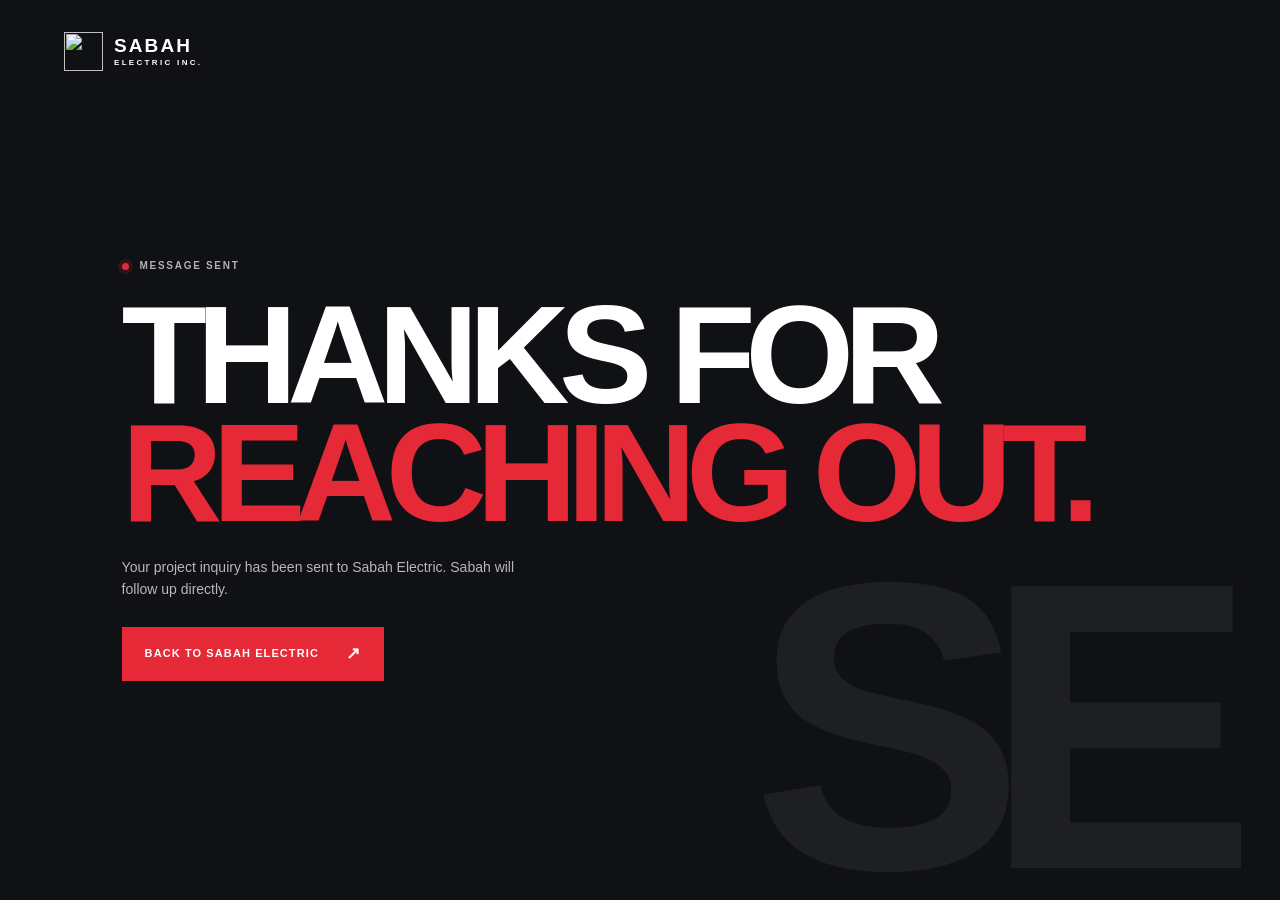
==== thanks.html @ 8726c88f "Build Sabah Electric website" ====
<!doctype html>
<html lang="en-CA">
  <head>
    <meta charset="utf-8">
    <meta name="viewport" content="width=device-width, initial-scale=1">
    <meta name="theme-color" content="#101114">
    <title>Inquiry received | Sabah Electric Inc.</title>
    <link rel="icon" type="image/svg+xml" href="assets/favicon.svg">
    <link rel="stylesheet" href="styles.css">
  </head>
  <body class="thanks-page">
    <main class="thanks-main section-dark">
      <a class="brand" href="index.html" aria-label="Sabah Electric Inc., home"><img class="brand-mark" src="assets/bolt-mark.svg" alt="" width="42" height="42"><span class="brand-name"><strong>SABAH</strong><span>ELECTRIC INC.</span></span></a>
      <div class="thanks-content"><p class="eyebrow eyebrow--light"><span class="eyebrow-dot"></span> Message sent</p><h1>Thanks for<br><span>reaching out.</span></h1><p>Your project inquiry has been sent to Sabah Electric. Sabah will follow up directly.</p><a class="button button--red" href="index.html">Back to Sabah Electric <span class="button-arrow" aria-hidden="true">↗</span></a></div>
      <span class="thanks-number" aria-hidden="true">SE</span>
    </main>
  </body>
</html>
---- styles.css ----
:root {
  color-scheme: light;
  --ink: #101114;
  --ink-soft: #191a1e;
  --paper: #f2f0eb;
  --red: #e62936;
  --white: #fff;
  --muted: #b2b1b0;
  --line-dark: rgba(255,255,255,.16);
  --line-light: rgba(16,17,20,.17);
  --shell: min(1240px, calc(100% - 9vw));
  --font: Inter, "Helvetica Neue", Helvetica, Arial, sans-serif;
  --display: "Arial Narrow", "Helvetica Neue", Arial, sans-serif;
  --ease: cubic-bezier(.22,.75,.2,1);
}
* { box-sizing: border-box; }
html { scroll-behavior: smooth; scroll-padding-top: 88px; }
body { margin: 0; background: var(--paper); color: var(--ink); font-family: var(--font); font-size: 16px; line-height: 1.55; text-rendering: optimizeLegibility; -webkit-font-smoothing: antialiased; }
img { display: block; max-width: 100%; }
a { color: inherit; text-decoration: none; }
button, input, select, textarea { font: inherit; }
button, a { -webkit-tap-highlight-color: transparent; }
::selection { color: var(--white); background: var(--red); }
.shell { width: var(--shell); margin-inline: auto; }
.section-dark { color: var(--white); background: var(--ink); }
.section-paper { color: var(--ink); background: var(--paper); }
.section-red { color: var(--white); background: var(--red); }
.skip-link { position: fixed; z-index: 1000; top: 12px; left: 12px; padding: 12px 16px; color: var(--white); background: var(--red); transform: translateY(-160%); transition: transform .2s ease; }
.skip-link:focus { transform: translateY(0); }
.scroll-progress { position: fixed; z-index: 1001; top: 0; left: 0; width: 100%; height: 3px; background: transparent; }
.scroll-progress span { display: block; width: 0; height: 100%; background: var(--red); transform-origin: left center; }

.site-header { position: absolute; z-index: 30; top: 0; left: 0; right: 0; display: flex; align-items: center; justify-content: space-between; height: 88px; padding: 0 4.5vw; border-bottom: 1px solid rgba(255,255,255,.15); color: var(--white); transition: background .3s ease, height .3s ease, border-color .3s ease; }
.site-header.is-scrolled { position: fixed; height: 72px; background: rgba(16,17,20,.92); border-color: rgba(255,255,255,.08); backdrop-filter: blur(18px); }
.brand { display: inline-flex; align-items: center; gap: 11px; flex: 0 0 auto; }
.brand-mark { width: 39px; height: 39px; }
.brand-name { display: grid; line-height: .92; letter-spacing: .05em; }
.brand-name strong { font-family: var(--display); font-size: 19px; font-weight: 900; letter-spacing: .11em; }
.brand-name span { margin-top: 5px; font-size: 8px; font-weight: 700; letter-spacing: .29em; }
.site-nav { display: flex; align-items: center; gap: clamp(22px,3vw,46px); margin-left: auto; margin-right: 4vw; }
.site-nav a, .footer-links a { font-size: 10px; font-weight: 700; letter-spacing: .14em; text-transform: uppercase; transition: color .2s ease; }
.site-nav a:hover, .footer-links a:hover { color: var(--red); }
.header-phone { display: flex; align-items: center; gap: 11px; font-size: 12px; font-weight: 800; letter-spacing: .02em; }
.header-phone__label { color: rgba(255,255,255,.55); font-size: 9px; font-weight: 700; letter-spacing: .14em; text-transform: uppercase; }
.header-phone svg { width: 17px; height: 17px; fill: none; stroke: var(--red); stroke-width: 1.7; transition: transform .2s ease; }
.header-phone:hover svg { transform: translate(3px,-3px); }
.menu-toggle { display: none; }

.hero { position: relative; display: flex; align-items: center; min-height: max(720px,100svh); overflow: hidden; isolation: isolate; padding: 138px 0 82px; }
.hero-image, .hero-shade, .hero-grid { position: absolute; z-index: -1; inset: 0; }
.hero-image img { width: 100%; height: 100%; object-fit: cover; object-position: center 46%; transform: scale(1.04); }
.hero-shade { background: linear-gradient(90deg,rgba(13,14,17,.97) 0%,rgba(13,14,17,.86) 35%,rgba(13,14,17,.36) 67%,rgba(13,14,17,.13) 100%),linear-gradient(0deg,rgba(13,14,17,.88) 0%,transparent 26%,transparent 76%,rgba(13,14,17,.24) 100%); }
.hero-grid { opacity: .13; background-image: linear-gradient(rgba(255,255,255,.12) 1px,transparent 1px),linear-gradient(90deg,rgba(255,255,255,.12) 1px,transparent 1px); background-size: 92px 92px; mask-image: linear-gradient(90deg,black,transparent 75%); }
.hero-content { position: relative; z-index: 1; padding-top: 15px; }
.eyebrow { display: flex; align-items: center; gap: 11px; margin: 0 0 24px; color: rgba(16,17,20,.65); font-size: 10px; font-weight: 800; letter-spacing: .17em; text-transform: uppercase; }
.eyebrow--light { color: rgba(255,255,255,.68); }
.eyebrow-dot { display: inline-block; width: 7px; height: 7px; border-radius: 50%; background: var(--red); box-shadow: 0 0 0 4px rgba(230,41,54,.15); }
.eyebrow-divider { color: var(--red); }
.hero h1, .section-heading h2, .about-copy h2, .approach__intro h2, .service-area h2, .contact-copy h2 { margin: 0; font-family: var(--display); font-weight: 900; letter-spacing: -.075em; text-transform: uppercase; }
.hero h1 { max-width: 890px; color: var(--white); font-size: clamp(76px,11vw,154px); line-height: .82; }
.hero h1 span { color: var(--red); }
.hero-intro { max-width: 470px; margin: 33px 0 27px; color: rgba(255,255,255,.77); font-size: clamp(15px,1.3vw,18px); line-height: 1.6; }
.hero-actions { display: flex; align-items: center; gap: 31px; }
.button { display: inline-flex; align-items: center; justify-content: center; gap: 27px; min-height: 54px; padding: 0 22px; border: 1px solid transparent; font-size: 11px; font-weight: 800; letter-spacing: .1em; text-transform: uppercase; cursor: pointer; transition: transform .25s var(--ease),background .2s ease,color .2s ease,border-color .2s ease; }
.button:hover { transform: translateY(-3px); }
.button--red { color: var(--white); background: var(--red); }
.button--red:hover { background: #ff3444; }
.button--dark { color: var(--white); background: var(--ink); }
.button--dark:hover { background: var(--red); }
.button-arrow { font-size: 17px; line-height: 1; }
.text-link { display: inline-flex; align-items: center; gap: 11px; padding-bottom: 5px; border-bottom: 1px solid currentColor; font-size: 11px; font-weight: 800; letter-spacing: .09em; text-transform: uppercase; }
.text-link > span[aria-hidden] { color: var(--red); font-size: 16px; transition: transform .2s ease; }
.text-link:hover > span[aria-hidden] { transform: translate(3px,-3px); }
.text-link--light { color: rgba(255,255,255,.85); border-color: rgba(255,255,255,.38); }
.text-link--dark { color: var(--ink); border-color: rgba(16,17,20,.4); }
.phone-glyph { display: inline-grid; place-items: center; width: 24px; height: 24px; border: 1px solid rgba(255,255,255,.35); border-radius: 50%; color: var(--red); }
.hero-bottom { display: flex; align-items: flex-end; justify-content: space-between; max-width: 620px; margin-top: clamp(74px,12vh,124px); }
.hero-bottom__note { color: rgba(255,255,255,.56); font-size: 10px; font-weight: 700; line-height: 1.5; letter-spacing: .1em; text-transform: uppercase; }
.scroll-cue { display: flex; align-items: center; gap: 12px; color: rgba(255,255,255,.62); font-size: 9px; font-weight: 700; letter-spacing: .16em; text-transform: uppercase; }
.scroll-cue__line { position: relative; width: 54px; height: 1px; background: rgba(255,255,255,.38); overflow: hidden; }
.scroll-cue__line::after { position: absolute; content: ""; inset: 0; background: var(--red); transform: translateX(-100%); animation: line-travel 2s ease-in-out infinite; }
@keyframes line-travel { 50%,100% { transform: translateX(100%); } }
.hero-stamp { position: absolute; right: 9vw; bottom: 13%; z-index: 2; display: grid; grid-template-columns: auto auto; align-items: center; column-gap: 9px; width: 150px; height: 150px; padding: 25px 18px; border-radius: 50%; color: var(--white); background: rgba(16,17,20,.58); backdrop-filter: blur(8px); }
.hero-stamp__number { font-family: var(--display); font-size: 48px; font-weight: 900; line-height: .85; letter-spacing: -.08em; }
.hero-stamp__number span { color: var(--red); }
.hero-stamp__label { align-self: center; color: rgba(255,255,255,.7); font-size: 8px; font-weight: 800; line-height: 1.35; letter-spacing: .13em; text-transform: uppercase; }
.hero-stamp svg { position: absolute; inset: 0; width: 100%; height: 100%; fill: none; stroke: rgba(255,255,255,.21); stroke-width: .7; }
.hero-stamp svg circle:nth-child(2) { stroke: rgba(230,41,54,.82); stroke-dasharray: 8 8; }
.hero-corner { position: absolute; right: 3vw; top: 117px; opacity: .87; }
.hero-corner svg { width: clamp(28px,3.5vw,49px); height: auto; fill: var(--red); }

.proof-band { color: var(--white); background: var(--red); }
.proof-band__inner { display: grid; grid-template-columns: 1.15fr repeat(3,1fr); align-items: center; min-height: 154px; gap: 25px; }
.proof-lead { margin: 0; font-family: var(--display); font-size: clamp(22px,2.25vw,30px); font-weight: 900; line-height: .97; letter-spacing: -.035em; text-transform: uppercase; }
.proof-item { position: relative; display: grid; grid-template-columns: 28px 1fr; column-gap: 10px; align-items: baseline; min-height: 47px; padding-left: 22px; border-left: 1px solid rgba(255,255,255,.39); }
.proof-item__index { grid-row: span 2; color: rgba(255,255,255,.67); font-size: 9px; font-weight: 800; letter-spacing: .08em; }
.proof-item__main { font-family: var(--display); font-size: 18px; font-weight: 900; line-height: 1.1; text-transform: uppercase; }
.proof-item__detail { color: rgba(255,255,255,.77); font-size: 10px; }

.sectors { padding: 144px 0 128px; }
.section-heading { margin-bottom: 56px; }
.section-heading__row { display: flex; align-items: flex-end; justify-content: space-between; gap: 8%; }
.section-heading h2, .approach__intro h2, .service-area h2 { font-size: clamp(56px,8vw,108px); line-height: .87; }
.section-heading h2 span, .approach__intro h2 span, .service-area h2 span { color: var(--red); }
.section-heading__aside { max-width: 315px; margin: 0 2vw 7px 0; color: rgba(16,17,20,.68); font-size: 14px; line-height: 1.7; }
.sector-grid { display: grid; grid-template-columns: repeat(3,1fr); gap: 18px; }
.sector-card { min-width: 0; background: var(--white); }
.sector-card__image { position: relative; display: block; height: clamp(240px,28vw,378px); overflow: hidden; background: #343539; }
.sector-card__image::after { position: absolute; content: ""; inset: 0; background: linear-gradient(180deg,rgba(0,0,0,.18),transparent 36%,rgba(0,0,0,.14)); }
.sector-card__image img { width: 100%; height: 100%; object-fit: cover; transition: transform .8s var(--ease),filter .35s ease; }
.sector-card__image:hover img { transform: scale(1.06); filter: saturate(1.08); }
.sector-card--industrial .sector-card__image img { object-position: 49% 50%; }
.sector-card--commercial .sector-card__image img { object-position: 60% 50%; }
.sector-card--residential .sector-card__image img { object-position: 66% 50%; }
.sector-card__image-tag { position: absolute; z-index: 2; top: 17px; left: 18px; color: var(--white); font-size: 10px; font-weight: 800; letter-spacing: .11em; }
.sector-card__image-tag span { color: rgba(255,255,255,.63); }
.sector-card__image-arrow { position: absolute; z-index: 2; right: 15px; bottom: 15px; display: grid; place-items: center; width: 38px; height: 38px; border-radius: 50%; color: var(--ink); background: var(--white); font-size: 18px; transition: color .2s ease,background .2s ease,transform .2s ease; }
.sector-card__image:hover .sector-card__image-arrow { color: var(--white); background: var(--red); transform: rotate(45deg); }
.sector-card__body { min-height: 277px; padding: 26px 25px 28px; }
.sector-card__category { display: flex; align-items: center; gap: 8px; margin: 0 0 18px; color: var(--red); font-size: 9px; font-weight: 900; letter-spacing: .17em; text-transform: uppercase; }
.sector-card__category::before { content: ""; width: 17px; height: 2px; background: var(--red); }
.sector-card h3 { margin: 0 0 15px; font-family: var(--display); font-size: clamp(27px,3vw,38px); font-weight: 900; line-height: .96; letter-spacing: -.035em; text-transform: uppercase; }
.sector-card__body > p:not(.sector-card__category) { max-width: 320px; min-height: 60px; margin: 0 0 20px; color: rgba(16,17,20,.65); font-size: 12px; line-height: 1.6; }
.sector-card__link { display: inline-flex; align-items: center; gap: 9px; border-bottom: 1px solid var(--line-light); padding-bottom: 5px; font-size: 9px; font-weight: 800; letter-spacing: .1em; text-transform: uppercase; }
.sector-card__link span { color: var(--red); font-size: 15px; }
.image-note { margin: 19px 0 0; color: rgba(16,17,20,.48); font-size: 10px; letter-spacing: .03em; }

.quote-break { position: relative; overflow: hidden; }
.quote-break__inner { position: relative; z-index: 1; padding-top: 104px; padding-bottom: 72px; }
.quote-break .eyebrow { margin-bottom: 39px; }
.quote-break__statement { max-width: 1060px; margin: 0; font-family: var(--display); font-size: clamp(43px,7.4vw,98px); font-weight: 900; line-height: .95; letter-spacing: -.06em; text-transform: uppercase; }
.quote-break__footer { display: flex; align-items: center; justify-content: space-between; gap: 24px; margin-top: 53px; padding-top: 17px; border-top: 1px solid rgba(255,255,255,.39); color: rgba(255,255,255,.77); font-size: 11px; }
.quote-break__mark { font-family: var(--display); font-size: 21px; font-weight: 900; color: var(--white); }
.quote-break__mark span { margin-left: 6px; color: var(--ink); }
.quote-break__bolt { position: absolute; right: 7%; top: -31%; width: min(28vw,345px); height: 130%; opacity: .11; transform: rotate(6deg); }
.quote-break__bolt svg { width: 100%; height: 100%; fill: #9c0917; }

.about { position: relative; overflow: hidden; padding: 139px 0 144px; }
.about__texture { position: absolute; inset: 0; opacity: .08; background-image: linear-gradient(rgba(255,255,255,.12) 1px,transparent 1px),linear-gradient(90deg,rgba(255,255,255,.12) 1px,transparent 1px); background-size: 100px 100px; mask-image: linear-gradient(90deg,black,transparent 83%); }
.about__grid { position: relative; display: grid; grid-template-columns: .85fr 1.15fr; gap: 12%; align-items: center; }
.identity-card { max-width: 430px; padding: 19px; color: var(--white); background: #1c1d21; border: 1px solid rgba(255,255,255,.16); box-shadow: 18px 18px 0 rgba(230,41,54,.15); }
.identity-card__top, .identity-card__bottom { display: flex; align-items: center; justify-content: space-between; }
.identity-card__top { padding: 1px 1px 15px; border-bottom: 1px solid rgba(255,255,255,.15); }
.identity-card__label { color: rgba(255,255,255,.62); font-size: 8px; font-weight: 800; letter-spacing: .14em; text-transform: uppercase; }
.identity-card__top img { width: 28px; height: 28px; }
.identity-card__portrait { position: relative; display: grid; place-items: center; height: 310px; margin: 15px 0; overflow: hidden; isolation: isolate; background: radial-gradient(circle at 50% 43%,#3f2024,#222126 57%,#16171a); }
.identity-card__portrait::before { position: absolute; z-index: -1; content: ""; width: 218px; height: 218px; border-radius: 50%; background: rgba(230,41,54,.2); filter: blur(4px); }
.identity-card__initials { color: rgba(255,255,255,.92); font-family: var(--display); font-size: 116px; font-weight: 900; letter-spacing: -.08em; }
.identity-card__orbit { position: absolute; width: 280px; height: 280px; border: 1px solid rgba(255,255,255,.17); border-radius: 50%; }
.identity-card__orbit--two { width: 350px; height: 350px; border-color: rgba(230,41,54,.47); }
.identity-card__portrait-mark { position: absolute; right: 18px; bottom: 10px; color: rgba(255,255,255,.13); font-family: var(--display); font-size: 50px; font-weight: 900; }
.identity-card__bottom { align-items: flex-end; padding: 0 2px 2px; }
.identity-card__bottom div { display: grid; gap: 4px; }
.identity-card__bottom strong { font-family: var(--display); font-size: 25px; font-weight: 900; letter-spacing: -.02em; text-transform: uppercase; }
.identity-card__bottom span { color: rgba(255,255,255,.6); font-size: 9px; font-weight: 700; letter-spacing: .13em; text-transform: uppercase; }
.identity-card__bottom > a { display: grid; place-items: center; width: 31px; height: 31px; border: 1px solid rgba(255,255,255,.34); border-radius: 50%; font-size: 15px; transition: background .2s ease; }
.identity-card__bottom > a:hover { background: var(--red); }
.identity-note { max-width: 430px; margin: 26px 0 0; color: rgba(255,255,255,.42); font-size: 9px; line-height: 1.5; }
.about-copy .eyebrow { margin-bottom: 24px; }
.about-copy h2 { font-size: clamp(58px,7.6vw,103px); line-height: .84; }
.about-copy h2 span { color: var(--red); }
.about-copy__lead { max-width: 500px; margin: 35px 0 17px; color: var(--white); font-size: 17px; font-weight: 600; line-height: 1.55; }
.about-copy > p:not(.eyebrow):not(.about-copy__lead) { max-width: 500px; margin: 0 0 26px; color: rgba(255,255,255,.63); font-size: 13px; line-height: 1.75; }

.approach { padding: 139px 0 129px; }
.approach__grid { display: grid; grid-template-columns: .82fr 1.18fr; gap: 11%; }
.approach__intro .eyebrow { margin-bottom: 25px; }
.approach__intro h2 { font-size: clamp(52px,6.3vw,82px); }
.approach__intro > p:not(.eyebrow) { max-width: 360px; margin: 27px 0 25px; color: rgba(16,17,20,.66); font-size: 13px; line-height: 1.7; }
.approach__intro .button { margin-top: 5px; }
.approach-steps { border-top: 1px solid var(--line-light); }
.approach-step { display: grid; grid-template-columns: 45px 1fr 34px; gap: 18px; align-items: start; padding: 28px 0; border-bottom: 1px solid var(--line-light); }
.approach-step__num { padding-top: 5px; color: var(--red); font-size: 10px; font-weight: 900; letter-spacing: .08em; }
.approach-step h3 { margin: 0 0 8px; font-family: var(--display); font-size: clamp(22px,2.4vw,29px); font-weight: 900; letter-spacing: -.02em; text-transform: uppercase; }
.approach-step p { max-width: 430px; margin: 0; color: rgba(16,17,20,.61); font-size: 12px; line-height: 1.65; }
.approach-step__icon { display: grid; place-items: center; width: 32px; height: 32px; border: 1px solid rgba(16,17,20,.2); border-radius: 50%; color: var(--red); font-size: 18px; transition: color .2s ease,background .2s ease; }
.approach-step:hover .approach-step__icon { color: var(--white); background: var(--red); }

.service-area { padding: 31px 0 121px; }
.service-area__inner { position: relative; display: grid; grid-template-columns: 1fr .62fr; column-gap: 9%; align-items: end; padding: 58px 0 30px; border-top: 1px solid var(--line-light); }
.service-area__heading .eyebrow { margin-bottom: 22px; }
.service-area h2 { font-size: clamp(44px,5.7vw,76px); }
.service-area__copy { padding-bottom: 5px; }
.service-area__copy p { margin: 0 0 22px; color: rgba(16,17,20,.66); font-size: 13px; line-height: 1.7; }
.service-area__line { grid-column: 1 / -1; height: 1px; margin-top: 56px; background: rgba(16,17,20,.21); }
.service-area__line span { display: block; width: 38%; height: 2px; background: var(--red); }
.service-area__caption { grid-column: 1 / -1; margin: 15px 0 0; color: rgba(16,17,20,.48); font-size: 9px; font-weight: 900; letter-spacing: .19em; }
.service-area__caption span { padding: 0 5px; color: var(--red); }

.contact { position: relative; overflow: hidden; padding: 134px 0 131px; }
.contact__glow { position: absolute; right: -13%; top: -28%; width: min(60vw,800px); aspect-ratio: 1; border-radius: 50%; background: radial-gradient(circle,rgba(230,41,54,.17),rgba(230,41,54,0) 68%); }
.contact__grid { position: relative; display: grid; grid-template-columns: .87fr 1.13fr; gap: 12%; }
.contact-copy .eyebrow { margin-bottom: 24px; }
.contact-copy h2 { font-size: clamp(60px,8vw,107px); line-height: .84; }
.contact-copy h2 span { color: var(--red); }
.contact-copy > p:not(.eyebrow) { max-width: 370px; margin: 28px 0 30px; color: rgba(255,255,255,.65); font-size: 13px; line-height: 1.7; }
.contact-phone { display: inline-flex; align-items: center; gap: 13px; margin-bottom: 19px; }
.contact-phone__icon { display: grid; place-items: center; width: 39px; height: 39px; border: 1px solid rgba(255,255,255,.3); border-radius: 50%; color: var(--red); font-size: 17px; }
.contact-phone > span:last-child { display: grid; gap: 1px; }
.contact-phone small { color: rgba(255,255,255,.56); font-size: 8px; font-weight: 800; letter-spacing: .15em; text-transform: uppercase; }
.contact-phone strong { font-size: 17px; letter-spacing: .04em; }
.contact-email { display: flex; align-items: center; gap: 10px; width: fit-content; color: rgba(255,255,255,.72); font-size: 11px; }
.contact-email span { color: var(--red); font-size: 15px; }
.contact-form { padding: 33px 33px 30px; border: 1px solid rgba(255,255,255,.18); background: rgba(255,255,255,.035); }
.form-heading { margin-bottom: 24px; padding-bottom: 18px; border-bottom: 1px solid var(--line-dark); }
.form-heading__step { display: flex; justify-content: space-between; color: rgba(255,255,255,.52); font-size: 8px; font-weight: 800; letter-spacing: .16em; text-transform: uppercase; }
.form-heading__step span { color: var(--red); }
.form-heading p { margin: 12px 0 0; font-family: var(--display); font-size: 23px; font-weight: 800; letter-spacing: -.01em; text-transform: uppercase; }
.form-row { display: grid; grid-template-columns: 1fr 1fr; gap: 15px; }
.field { display: grid; gap: 7px; margin-bottom: 16px; }
.field > span { color: rgba(255,255,255,.72); font-size: 9px; font-weight: 800; letter-spacing: .12em; text-transform: uppercase; }
.field b { color: var(--red); }
.field small { color: rgba(255,255,255,.37); font-size: 8px; font-weight: 500; letter-spacing: .05em; text-transform: none; }
.field input, .field select, .field textarea { width: 100%; min-height: 45px; padding: 11px 12px; border: 1px solid rgba(255,255,255,.22); border-radius: 0; outline: 0; color: var(--white); background: #17181c; font-size: 12px; transition: border-color .2s ease,box-shadow .2s ease; }
.field input::placeholder, .field textarea::placeholder { color: rgba(255,255,255,.35); }
.field select:invalid { color: rgba(255,255,255,.39); }
.field select option { color: var(--white); background: var(--ink); }
.field input:focus, .field select:focus, .field textarea:focus { border-color: var(--red); box-shadow: 0 0 0 2px rgba(230,41,54,.17); }
.field textarea { min-height: 108px; resize: vertical; }
.field--message { margin-bottom: 10px; }
.form-privacy { margin: 0 0 19px; color: rgba(255,255,255,.43); font-size: 9px; line-height: 1.55; }
.form-submit { width: 100%; justify-content: space-between; min-height: 52px; border: 0; }
.form-submit:disabled { opacity: .8; cursor: wait; }
.form-honey { position: absolute !important; left: -10000px !important; width: 1px !important; height: 1px !important; opacity: 0 !important; }

.closing { padding: 25px 0; }
.closing__inner { display: flex; align-items: center; justify-content: space-between; gap: 20px; }
.closing__inner img { width: 42px; height: 42px; }
.closing__inner p { margin: 0; font-family: var(--display); font-size: 22px; font-weight: 900; letter-spacing: -.02em; text-transform: uppercase; }
.closing__inner > a { display: flex; align-items: center; gap: 12px; font-size: 10px; font-weight: 900; letter-spacing: .11em; text-transform: uppercase; }
.closing__inner > a span { color: var(--ink); font-size: 16px; }
.site-footer { padding: 58px 0 22px; }
.footer-main { display: grid; grid-template-columns: 1fr 1fr 1fr; align-items: start; gap: 30px; padding-bottom: 48px; }
.brand--footer { width: fit-content; }
.footer-statement { margin: 0; color: rgba(255,255,255,.64); font-family: var(--display); font-size: 23px; font-weight: 800; line-height: 1.05; letter-spacing: -.02em; text-transform: uppercase; }
.footer-links { display: grid; grid-template-columns: 1fr 1fr; gap: 15px 25px; justify-content: end; }
.footer-links a { color: rgba(255,255,255,.72); font-size: 8px; }
.footer-bottom { display: flex; align-items: center; justify-content: space-between; gap: 18px; padding-top: 17px; border-top: 1px solid rgba(255,255,255,.15); color: rgba(255,255,255,.43); font-size: 9px; }
.footer-bottom a { color: rgba(255,255,255,.74); }
.footer-bottom a:hover { color: var(--red); }
.mobile-call { display: none; }

html.has-js [data-reveal] { opacity: 0; transform: translateY(28px); transition: opacity .8s var(--ease),transform .8s var(--ease); }
html.has-js [data-reveal].is-visible { opacity: 1; transform: translateY(0); }
.sector-card:nth-child(2) { transition-delay: .08s; }
.sector-card:nth-child(3) { transition-delay: .16s; }

.thanks-page { min-height: 100vh; background: var(--ink); }
.thanks-main { position: relative; display: flex; flex-direction: column; min-height: 100vh; padding: 32px 5vw; overflow: hidden; isolation: isolate; }
.thanks-main::before { position: absolute; z-index: -1; content: ""; inset: 0 0 0 auto; width: 50%; opacity: .15; background: linear-gradient(90deg,var(--ink),transparent),url("assets/hero-industrial.webp") center/cover; }
.thanks-content { width: var(--shell); margin: auto; }
.thanks-content .eyebrow { margin-bottom: 22px; }
.thanks-content h1 { margin: 0; font-family: var(--display); font-size: clamp(66px,11vw,140px); font-weight: 900; line-height: .84; letter-spacing: -.075em; text-transform: uppercase; }
.thanks-content h1 span { color: var(--red); }
.thanks-content > p:not(.eyebrow) { max-width: 430px; margin: 26px 0; color: rgba(255,255,255,.7); font-size: 14px; }
.thanks-number { position: absolute; right: 5vw; bottom: 1vh; color: rgba(255,255,255,.06); font-family: var(--display); font-size: clamp(170px,32vw,420px); font-weight: 900; line-height: .8; letter-spacing: -.1em; z-index: -1; }

@media (min-width:1600px) { :root { --shell: min(1360px,calc(100% - 12vw)); } .hero h1 { font-size: 164px; } }
@media (max-width:980px) {
  :root { --shell: min(100% - 8vw,820px); }
  .site-header { padding-inline: 4vw; }
  .site-nav { gap: 20px; margin-right: 3vw; }
  .header-phone__label { display: none; }
  .header-phone__number { font-size: 11px; }
  .hero { min-height: 760px; }
  .hero h1 { font-size: clamp(78px,13vw,126px); }
  .hero-stamp { right: 7vw; bottom: 9%; width: 125px; height: 125px; padding: 20px 13px; }
  .hero-stamp__number { font-size: 39px; }
  .hero-stamp__label { font-size: 7px; }
  .proof-band__inner { grid-template-columns: 1fr 1fr; padding-block: 28px; row-gap: 24px; }
  .proof-lead { grid-column: span 2; }
  .proof-item:nth-child(2) { border-left: 0; padding-left: 0; }
  .sectors { padding-block: 110px; }
  .sector-grid { gap: 12px; }
  .sector-card__body { padding: 22px 18px; }
  .sector-card__body > p:not(.sector-card__category) { min-height: 88px; }
  .about__grid { gap: 8%; }
  .identity-card__portrait { height: 280px; }
  .contact__grid { gap: 7%; }
}

@media (max-width:700px) {
  :root { --shell: calc(100% - 40px); }
  html { scroll-padding-top: 72px; }
  body { font-size: 15px; }
  .site-header, .site-header.is-scrolled { position: fixed; height: 68px; padding-inline: 20px; background: rgba(16,17,20,.94); backdrop-filter: blur(18px); }
  .brand-mark { width: 35px; height: 35px; }
  .brand-name strong { font-size: 17px; }
  .brand-name span { font-size: 7px; }
  .header-phone { display: none; }
  .menu-toggle { display: flex; flex-direction: column; justify-content: center; gap: 6px; width: 42px; height: 42px; border: 1px solid rgba(255,255,255,.3); background: transparent; cursor: pointer; }
  .menu-toggle span { display: block; width: 16px; height: 1px; margin-inline: auto; background: var(--white); transition: transform .2s ease; }
  .menu-toggle[aria-expanded="true"] span:first-child { transform: translateY(3.5px) rotate(45deg); }
  .menu-toggle[aria-expanded="true"] span:last-child { transform: translateY(-3.5px) rotate(-45deg); }
  .site-nav { position: absolute; top: 68px; left: 0; right: 0; display: flex; flex-direction: column; align-items: stretch; gap: 0; margin: 0; padding: 6px 20px 20px; background: rgba(16,17,20,.97); border-bottom: 1px solid rgba(255,255,255,.12); opacity: 0; pointer-events: none; transform: translateY(-8px); transition: opacity .2s ease,transform .2s ease; }
  .site-nav.is-open { opacity: 1; pointer-events: auto; transform: translateY(0); }
  .site-nav a { padding: 15px 0; border-bottom: 1px solid rgba(255,255,255,.1); font-size: 10px; }
  .hero { min-height: max(770px,100svh); align-items: flex-start; padding: 138px 0 48px; }
  .hero-image img { object-position: 64% center; }
  .hero-shade { background: linear-gradient(90deg,rgba(13,14,17,.92),rgba(13,14,17,.54) 67%,rgba(13,14,17,.35)),linear-gradient(0deg,rgba(13,14,17,.88) 1%,transparent 45%); }
  .hero-grid { background-size: 64px 64px; }
  .hero-content { padding-top: 0; }
  .hero .eyebrow { max-width: 300px; flex-wrap: wrap; gap: 8px; margin-bottom: 26px; font-size: 8px; line-height: 1.5; }
  .hero h1 { font-size: clamp(66px,17vw,104px); line-height: .84; letter-spacing: -.08em; }
  .hero-intro { max-width: 360px; margin: 26px 0 23px; font-size: 14px; }
  .hero-actions { align-items: flex-start; flex-direction: column; gap: 17px; }
  .button { min-height: 51px; }
  .hero-bottom { align-items: flex-end; margin-top: 77px; }
  .hero-bottom__note { font-size: 8px; }
  .scroll-cue { gap: 8px; font-size: 7px; }
  .scroll-cue__line { width: 28px; }
  .hero-stamp { right: 20px; bottom: 21%; width: 94px; height: 94px; padding: 16px 9px; }
  .hero-stamp__number { font-size: 31px; }
  .hero-stamp__label { font-size: 6px; }
  .hero-corner { display: none; }
  .proof-band__inner { grid-template-columns: 1fr 1fr; gap: 20px 12px; min-height: auto; padding-block: 27px; }
  .proof-lead { margin-bottom: 5px; font-size: 24px; }
  .proof-item { grid-template-columns: 23px 1fr; column-gap: 7px; min-height: 47px; padding-left: 12px; }
  .proof-item__main { font-size: 14px; }
  .proof-item__detail { font-size: 8px; line-height: 1.35; }
  .proof-item__index { font-size: 8px; }
  .sectors { padding: 87px 0 80px; }
  .section-heading { margin-bottom: 34px; }
  .section-heading .eyebrow { margin-bottom: 20px; }
  .section-heading__row { display: block; }
  .section-heading h2, .approach__intro h2 { font-size: clamp(54px,14vw,83px); }
  .section-heading__aside { max-width: 330px; margin: 22px 0 0; font-size: 13px; }
  .sector-grid { grid-template-columns: 1fr; gap: 18px; }
  .sector-card__image { height: clamp(235px,72vw,370px); }
  .sector-card__body { min-height: 0; padding: 22px 21px 25px; }
  .sector-card h3 { font-size: 34px; }
  .sector-card__body > p:not(.sector-card__category) { min-height: 0; margin-bottom: 19px; font-size: 12px; }
  .sector-card__category { margin-bottom: 14px; }
  .image-note { font-size: 9px; }
  .quote-break__inner { padding-block: 72px 48px; }
  .quote-break .eyebrow { margin-bottom: 28px; }
  .quote-break__statement { font-size: clamp(43px,11.6vw,72px); }
  .quote-break__footer { align-items: flex-start; margin-top: 34px; padding-top: 14px; font-size: 9px; }
  .quote-break__mark { font-size: 17px; white-space: nowrap; }
  .quote-break__bolt { right: -4%; top: -6%; width: 46vw; height: 108%; }
  .about { padding: 82px 0 86px; }
  .about__grid { grid-template-columns: 1fr; gap: 48px; }
  .about__grid > div:first-child { order: 2; }
  .about__grid > div:last-child { order: 1; }
  .about-copy h2 { font-size: clamp(58px,14vw,84px); }
  .about-copy__lead { margin-top: 25px; font-size: 15px; }
  .about-copy > p:not(.eyebrow):not(.about-copy__lead) { font-size: 12px; }
  .identity-card { max-width: 420px; }
  .identity-card__portrait { height: 260px; }
  .identity-note { margin-top: 18px; }
  .approach { padding: 86px 0 84px; }
  .approach__grid { grid-template-columns: 1fr; gap: 45px; }
  .approach__intro > p:not(.eyebrow) { margin-top: 22px; font-size: 12px; }
  .approach-step { grid-template-columns: 30px 1fr 30px; gap: 12px; padding: 23px 0; }
  .approach-step h3 { font-size: 23px; }
  .approach-step p { font-size: 11px; }
  .service-area { padding: 0 0 77px; }
  .service-area__inner { grid-template-columns: 1fr; gap: 25px; padding-top: 34px; }
  .service-area h2 { font-size: clamp(43px,11vw,66px); }
  .service-area__copy p { font-size: 12px; }
  .service-area__line { margin-top: 17px; }
  .contact { padding: 85px 0 88px; }
  .contact__grid { grid-template-columns: 1fr; gap: 42px; }
  .contact-copy h2 { font-size: clamp(64px,15vw,91px); }
  .contact-copy > p:not(.eyebrow) { margin-block: 22px; font-size: 12px; }
  .contact-form { padding: 23px 18px 20px; }
  .form-heading p { font-size: 20px; }
  .form-row { grid-template-columns: 1fr; gap: 0; }
  .field { margin-bottom: 14px; }
  .closing { padding: 20px 0; }
  .closing__inner img { width: 35px; height: 35px; }
  .closing__inner p { font-size: 16px; }
  .closing__inner > a { gap: 7px; font-size: 8px; }
  .site-footer { padding: 39px 0 91px; }
  .footer-main { grid-template-columns: 1fr 1fr; gap: 29px 18px; padding-bottom: 31px; }
  .footer-statement { font-size: 19px; }
  .footer-links { grid-column: 1 / -1; grid-template-columns: repeat(4,auto); justify-content: start; gap: 15px 18px; }
  .footer-links a { font-size: 7px; }
  .footer-bottom { align-items: flex-start; flex-wrap: wrap; gap: 10px 16px; font-size: 8px; }
  .footer-bottom > span:nth-child(2) { display: none; }
  .mobile-call { position: fixed; z-index: 25; right: 12px; bottom: 12px; left: 12px; display: flex; align-items: center; justify-content: space-between; min-height: 52px; padding: 0 17px; color: var(--white); background: var(--red); box-shadow: 0 10px 30px rgba(0,0,0,.25); font-size: 9px; font-weight: 800; letter-spacing: .11em; text-transform: uppercase; }
  .mobile-call strong { font-size: 11px; letter-spacing: .04em; }
}
@media (prefers-reduced-motion:reduce) {
  html { scroll-behavior: auto; }
  *,*::before,*::after { animation-duration: .01ms !important; animation-iteration-count: 1 !important; transition-duration: .01ms !important; }
  html.has-js [data-reveal] { opacity: 1; transform: none; }
}
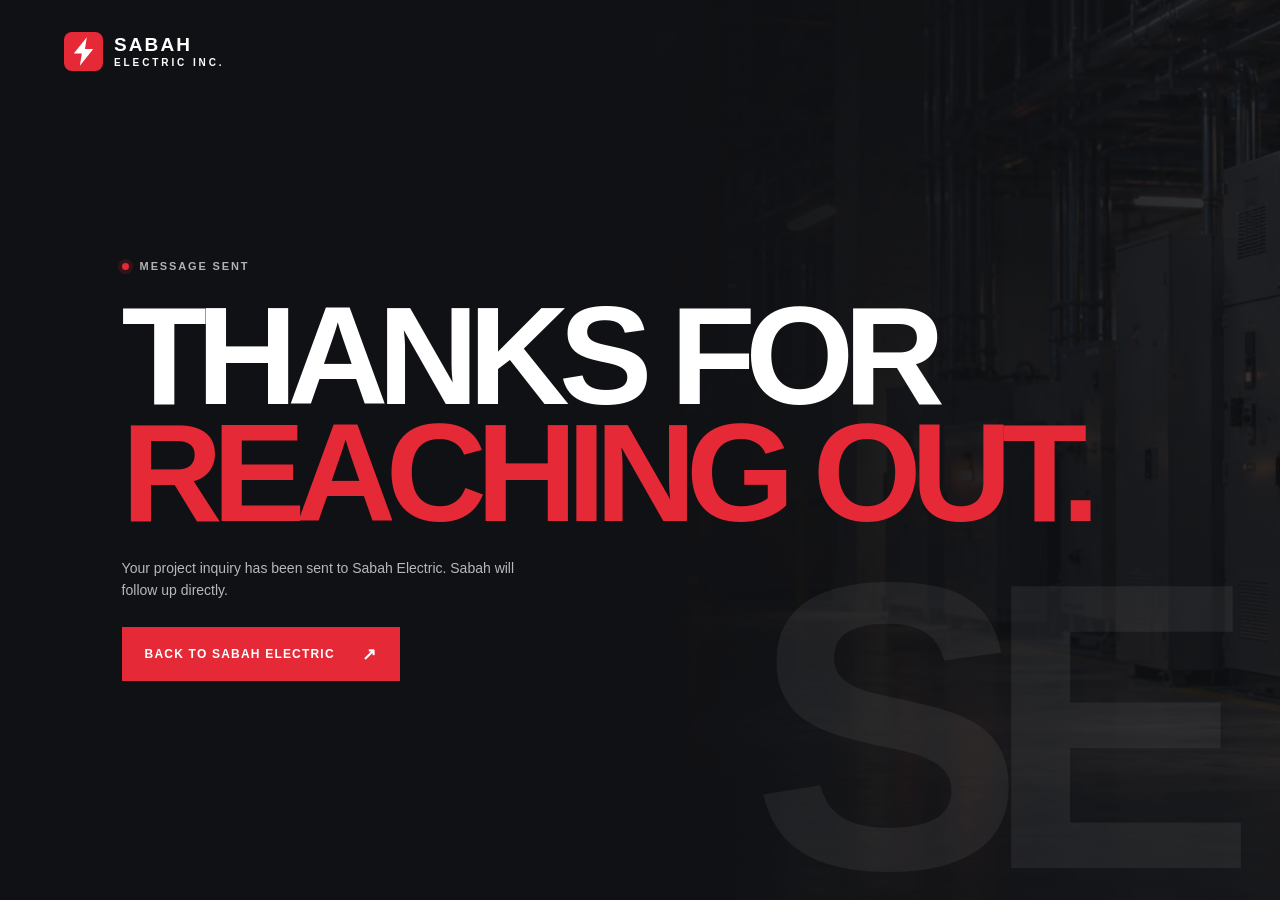
==== commit 64adfd25: "Add client reviews and scroll-to-top navigation" ====
--- a/thanks.html
+++ b/thanks.html
@@ -7,11 +7,12 @@
     <title>Inquiry received | Sabah Electric Inc.</title>
     <link rel="icon" type="image/svg+xml" href="assets/favicon.svg">
     <link rel="stylesheet" href="styles.css">
+    <script src="script.js" defer></script>
   </head>
   <body class="thanks-page">
     <main class="thanks-main section-dark">
       <a class="brand" href="index.html" aria-label="Sabah Electric Inc., home"><img class="brand-mark" src="assets/bolt-mark.svg" alt="" width="42" height="42"><span class="brand-name"><strong>SABAH</strong><span>ELECTRIC INC.</span></span></a>
-      <div class="thanks-content"><p class="eyebrow eyebrow--light"><span class="eyebrow-dot"></span> Message sent</p><h1>Thanks for<br><span>reaching out.</span></h1><p>Your project inquiry has been sent to Sabah Electric. Sabah will follow up directly.</p><a class="button button--red" href="index.html">Back to Sabah Electric <span class="button-arrow" aria-hidden="true">↗</span></a></div>
+      <div class="thanks-content"><p class="eyebrow eyebrow--light" id="thanks-eyebrow"><span class="eyebrow-dot"></span> Message sent</p><h1 id="thanks-title">Thanks for<br><span>reaching out.</span></h1><p id="thanks-copy">Your project inquiry has been sent to Sabah Electric. Sabah will follow up directly.</p><a class="button button--red" href="index.html">Back to Sabah Electric <span class="button-arrow" aria-hidden="true">↗</span></a></div>
       <span class="thanks-number" aria-hidden="true">SE</span>
     </main>
   </body>
--- a/styles.css
+++ b/styles.css
@@ -186,6 +186,52 @@
 .service-area__line span { display: block; width: 38%; height: 2px; background: var(--red); }
 .service-area__caption { grid-column: 1 / -1; margin: 15px 0 0; color: rgba(16,17,20,.48); font-size: 9px; font-weight: 900; letter-spacing: .19em; }
 .service-area__caption span { padding: 0 5px; color: var(--red); }
+
+.reviews { padding: 0 0 128px; }
+.reviews__header { display: grid; grid-template-columns: 1fr .62fr; column-gap: 9%; align-items: end; padding: 58px 0 54px; border-top: 1px solid var(--line-light); }
+.reviews__header .eyebrow { margin-bottom: 22px; }
+.reviews h2 { margin: 0; font-family: var(--display); font-size: clamp(48px,6.8vw,92px); font-weight: 900; line-height: .87; letter-spacing: -.075em; text-transform: uppercase; }
+.reviews h2 span { color: var(--red); }
+.reviews__intro { padding-bottom: 5px; }
+.reviews__intro p { max-width: 380px; margin: 0 0 24px; color: rgba(16,17,20,.66); font-size: 14px; line-height: 1.7; }
+.reviews__layout { display: grid; grid-template-columns: 1.08fr .92fr; gap: 18px; align-items: start; }
+.reviews-list { display: grid; gap: 18px; min-width: 0; }
+.reviews-empty, .review-card { min-width: 0; background: var(--white); }
+.reviews-empty { display: flex; align-items: center; gap: 24px; min-height: 300px; padding: 32px; border: 1px dashed rgba(16,17,20,.28); }
+.reviews-empty__mark { display: grid; flex: 0 0 auto; place-items: center; width: 72px; height: 72px; color: var(--white); background: var(--red); font-family: var(--display); font-size: 25px; font-weight: 900; letter-spacing: -.04em; }
+.reviews-empty__label { margin: 0 0 8px; color: var(--red); font-size: 10px; font-weight: 900; letter-spacing: .15em; text-transform: uppercase; }
+.reviews-empty h3 { margin: 0 0 12px; font-family: var(--display); font-size: clamp(26px,3vw,38px); font-weight: 900; line-height: .95; letter-spacing: -.035em; text-transform: uppercase; }
+.reviews-empty > div > p:last-child { max-width: 390px; margin: 0; color: rgba(16,17,20,.62); font-size: 13px; line-height: 1.65; }
+.review-card { padding: 31px 30px 27px; }
+.review-card__top { display: flex; align-items: center; justify-content: space-between; gap: 12px; padding-bottom: 16px; border-bottom: 1px solid var(--line-light); }
+.review-card__rating { display: flex; gap: 4px; color: rgba(16,17,20,.24); font-size: 18px; line-height: 1; letter-spacing: .04em; }
+.review-card__rating .is-filled { color: var(--red); }
+.review-card__verified { color: var(--red); font-size: 10px; font-weight: 900; letter-spacing: .13em; text-transform: uppercase; }
+.review-card__quote { margin: 28px 0 30px; font-family: var(--display); font-size: clamp(26px,3.2vw,42px); font-weight: 900; line-height: .98; letter-spacing: -.04em; text-transform: uppercase; }
+.review-card__quote::before { margin-right: 3px; color: var(--red); content: "“"; }
+.review-card__author { display: flex; align-items: center; gap: 13px; padding-top: 18px; border-top: 1px solid var(--line-light); }
+.review-card__avatar { display: grid; flex: 0 0 auto; place-items: center; width: 48px; height: 48px; color: var(--white); background: var(--ink); font-family: var(--display); font-size: 22px; font-weight: 900; }
+.review-card__author > div { display: grid; gap: 3px; }
+.review-card__author strong { font-family: var(--display); font-size: 17px; font-weight: 900; letter-spacing: -.02em; text-transform: uppercase; }
+.review-card__author span { color: rgba(16,17,20,.54); font-size: 10px; font-weight: 800; letter-spacing: .12em; text-transform: uppercase; }
+.review-card__photos { display: grid; grid-template-columns: repeat(3,1fr); gap: 8px; margin-top: 22px; }
+.review-card__photos a { display: block; aspect-ratio: 4 / 3; overflow: hidden; background: var(--ink-soft); }
+.review-card__photos img { width: 100%; height: 100%; object-fit: cover; transition: transform .5s var(--ease); }
+.review-card__photos a:hover img { transform: scale(1.06); }
+.review-form-card { position: relative; overflow: hidden; padding: 32px 31px 30px; color: var(--white); background: var(--ink); }
+.review-form-card::after { position: absolute; right: -42px; bottom: -72px; width: 170px; height: 250px; border: 1px solid rgba(230,41,54,.32); content: ""; transform: rotate(29deg); }
+.review-form-card > * { position: relative; z-index: 1; }
+.review-form-card .eyebrow { margin-bottom: 20px; }
+.review-form-card h3 { margin: 0; font-family: var(--display); font-size: clamp(42px,5vw,63px); font-weight: 900; line-height: .87; letter-spacing: -.06em; text-transform: uppercase; }
+.review-form-card__intro { max-width: 380px; margin: 22px 0 27px; color: rgba(255,255,255,.66); font-size: 13px; line-height: 1.65; }
+.review-form .field { margin-bottom: 16px; }
+.review-form .form-row { gap: 15px; }
+.review-form .field input[type="file"] { min-height: 48px; padding: 8px; color: rgba(255,255,255,.55); font-size: 11px; }
+.review-form .field input[type="file"]::file-selector-button { margin-right: 10px; padding: 8px 10px; border: 0; color: var(--white); background: rgba(255,255,255,.14); font-size: 11px; font-weight: 800; cursor: pointer; }
+.review-consent { display: flex; align-items: flex-start; gap: 9px; margin: 8px 0 14px; color: rgba(255,255,255,.63); font-size: 11px; line-height: 1.45; cursor: pointer; }
+.review-consent input { flex: 0 0 auto; width: 16px; height: 16px; margin: 2px 0 0; accent-color: var(--red); }
+.review-form__privacy { margin: 0 0 19px; color: rgba(255,255,255,.4); font-size: 10px; line-height: 1.55; }
+.review-form .form-submit { position: relative; z-index: 1; border: 0; }
 
 .contact { position: relative; overflow: hidden; padding: 134px 0 131px; }
 .contact__glow { position: absolute; right: -13%; top: -28%; width: min(60vw,800px); aspect-ratio: 1; border-radius: 50%; background: radial-gradient(circle,rgba(230,41,54,.17),rgba(230,41,54,0) 68%); }
@@ -359,6 +405,23 @@
   .service-area h2 { font-size: clamp(43px,11vw,66px); }
   .service-area__copy p { font-size: 12px; }
   .service-area__line { margin-top: 17px; }
+  .reviews { padding-bottom: 78px; }
+  .reviews__header { grid-template-columns: 1fr; gap: 26px; padding: 34px 0 34px; }
+  .reviews h2 { font-size: clamp(48px,13vw,76px); }
+  .reviews__intro p { margin-bottom: 20px; font-size: 13px; }
+  .reviews__layout { grid-template-columns: 1fr; gap: 18px; }
+  .reviews-empty { align-items: flex-start; gap: 15px; min-height: 0; padding: 24px 20px; }
+  .reviews-empty__mark { width: 53px; height: 53px; font-size: 19px; }
+  .reviews-empty h3 { font-size: 26px; }
+  .reviews-empty > div > p:last-child { font-size: 12px; }
+  .review-card { padding: 24px 20px 22px; }
+  .review-card__top { align-items: flex-start; flex-direction: column; gap: 10px; }
+  .review-card__quote { font-size: 32px; }
+  .review-card__photos { grid-template-columns: repeat(2,1fr); }
+  .review-form-card { padding: 25px 19px 21px; }
+  .review-form-card h3 { font-size: clamp(43px,13vw,62px); }
+  .review-form-card__intro { font-size: 12px; }
+  .review-form .form-row { grid-template-columns: 1fr; gap: 0; }
   .contact { padding: 85px 0 88px; }
   .contact__grid { grid-template-columns: 1fr; gap: 42px; }
   .contact-copy h2 { font-size: clamp(64px,15vw,91px); }
@@ -374,7 +437,7 @@
   .site-footer { padding: 39px 0 91px; }
   .footer-main { grid-template-columns: 1fr 1fr; gap: 29px 18px; padding-bottom: 31px; }
   .footer-statement { font-size: 19px; }
-  .footer-links { grid-column: 1 / -1; grid-template-columns: repeat(4,auto); justify-content: start; gap: 15px 18px; }
+  .footer-links { grid-column: 1 / -1; grid-template-columns: repeat(3,auto); justify-content: start; gap: 15px 18px; }
   .footer-links a { font-size: 7px; }
   .footer-bottom { align-items: flex-start; flex-wrap: wrap; gap: 10px 16px; font-size: 8px; }
   .footer-bottom > span:nth-child(2) { display: none; }
@@ -386,3 +449,55 @@
   *,*::before,*::after { animation-duration: .01ms !important; animation-iteration-count: 1 !important; transition-duration: .01ms !important; }
   html.has-js [data-reveal] { opacity: 1; transform: none; }
 }
+
+/* Keep the editorial labels crisp without sacrificing comfortable reading. */
+.brand-name span { font-size: 10px; }
+.site-nav a, .footer-links a { font-size: 12px; }
+.header-phone__label { font-size: 11px; }
+.eyebrow { font-size: 11px; }
+.button, .text-link { font-size: 12px; }
+.hero-bottom__note, .scroll-cue { font-size: 11px; }
+.hero-stamp__label { font-size: 10px; }
+.proof-item__index { font-size: 10px; }
+.proof-item__detail { font-size: 12px; }
+.sector-card__image-tag { font-size: 12px; }
+.sector-card__category { font-size: 11px; }
+.sector-card__body > p:not(.sector-card__category) { font-size: 15px; }
+.sector-card__link { font-size: 11px; }
+.image-note { font-size: 12px; }
+.quote-break__footer { font-size: 13px; }
+.identity-card__label { font-size: 10px; }
+.identity-card__bottom span { font-size: 11px; }
+.about-copy > p:not(.eyebrow):not(.about-copy__lead) { font-size: 15px; }
+.approach__intro > p:not(.eyebrow), .approach-step p, .service-area__copy p { font-size: 15px; }
+.approach-step__num { font-size: 12px; }
+.service-area__caption { font-size: 11px; }
+.contact-copy > p:not(.eyebrow) { font-size: 15px; }
+.contact-phone small { font-size: 10px; }
+.contact-email { font-size: 14px; }
+.form-heading__step { font-size: 11px; }
+.field > span { font-size: 13px; }
+.field small { font-size: 11px; }
+.field input, .field select, .field textarea { min-height: 48px; font-size: 16px; }
+.form-privacy { font-size: 12px; }
+.closing__inner > a, .footer-bottom { font-size: 11px; }
+a:focus-visible, button:focus-visible, input:focus-visible, select:focus-visible, textarea:focus-visible {
+  outline: 2px solid #ff5963;
+  outline-offset: 4px;
+}
+@media (max-width:700px) {
+  body { font-size: 16px; }
+  .brand-name span { font-size: 9px; }
+  .site-nav a, .footer-links a { font-size: 12px; }
+  .hero .eyebrow { font-size: 10px; }
+  .hero-bottom__note, .scroll-cue { font-size: 9px; }
+  .hero-stamp__label { font-size: 8px; }
+  .proof-item__detail { font-size: 11px; }
+  .proof-item__index { font-size: 9px; }
+  .sector-card__body > p:not(.sector-card__category), .about-copy > p:not(.eyebrow):not(.about-copy__lead),
+  .approach__intro > p:not(.eyebrow), .approach-step p, .service-area__copy p,
+  .contact-copy > p:not(.eyebrow) { font-size: 14px; }
+  .image-note, .quote-break__footer, .footer-bottom { font-size: 11px; }
+  .field > span { font-size: 12px; }
+  .closing__inner > a { font-size: 10px; }
+}
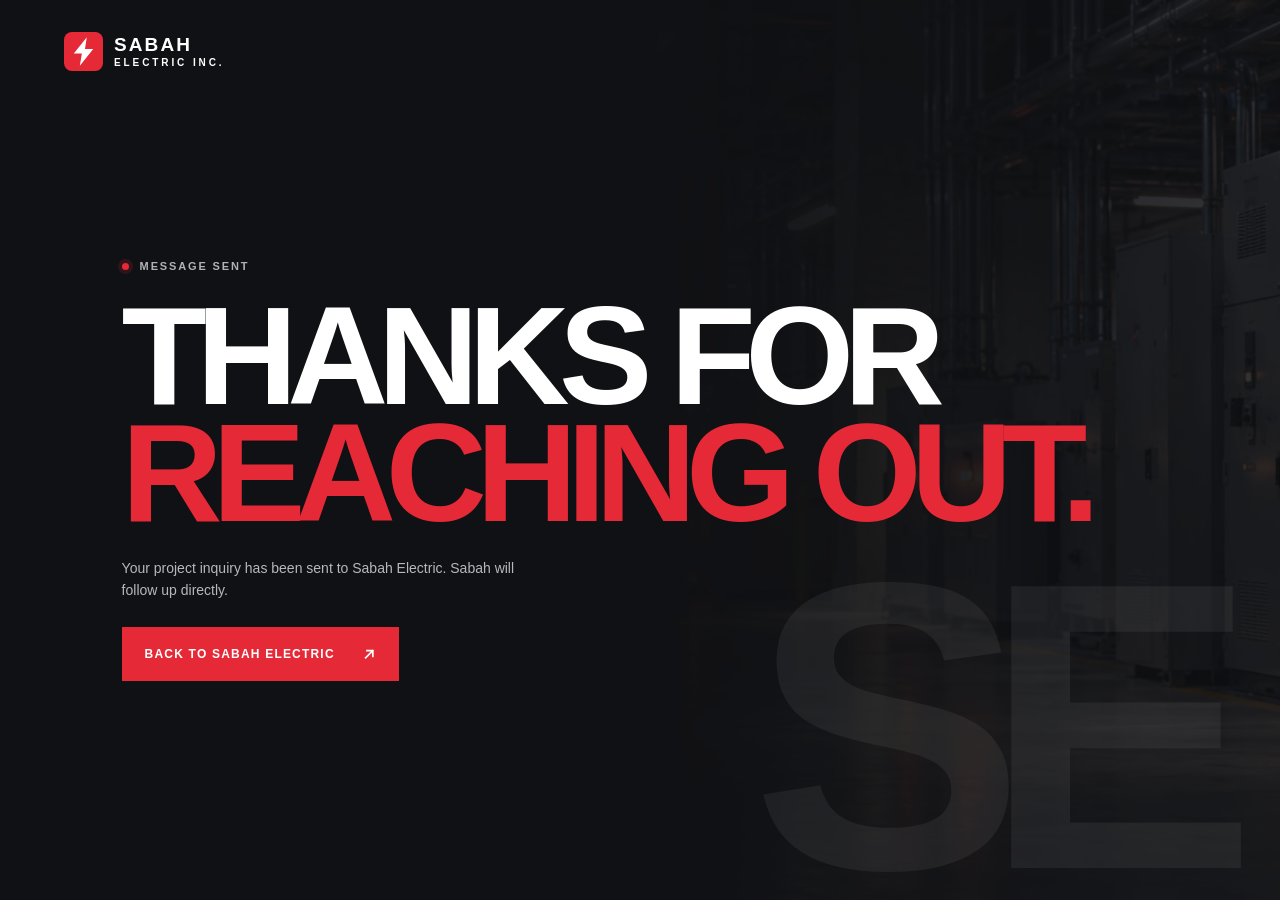
==== commit 960ec19d: "Replace arrow glyphs with inline SVG icons iOS renders the ↗ character as a colour emoji, so links, " ====
--- a/thanks.html
+++ b/thanks.html
@@ -6,13 +6,13 @@
     <meta name="theme-color" content="#101114">
     <title>Inquiry received | Sabah Electric Inc.</title>
     <link rel="icon" type="image/svg+xml" href="assets/favicon.svg">
-    <link rel="stylesheet" href="styles.css">
+    <link rel="stylesheet" href="styles.css?v=arrows1">
     <script src="script.js" defer></script>
   </head>
   <body class="thanks-page">
     <main class="thanks-main section-dark">
       <a class="brand" href="index.html" aria-label="Sabah Electric Inc., home"><img class="brand-mark" src="assets/bolt-mark.svg" alt="" width="42" height="42"><span class="brand-name"><strong>SABAH</strong><span>ELECTRIC INC.</span></span></a>
-      <div class="thanks-content"><p class="eyebrow eyebrow--light" id="thanks-eyebrow"><span class="eyebrow-dot"></span> Message sent</p><h1 id="thanks-title">Thanks for<br><span>reaching out.</span></h1><p id="thanks-copy">Your project inquiry has been sent to Sabah Electric. Sabah will follow up directly.</p><a class="button button--red" href="index.html">Back to Sabah Electric <span class="button-arrow" aria-hidden="true">↗</span></a></div>
+      <div class="thanks-content"><p class="eyebrow eyebrow--light" id="thanks-eyebrow"><span class="eyebrow-dot"></span> Message sent</p><h1 id="thanks-title">Thanks for<br><span>reaching out.</span></h1><p id="thanks-copy">Your project inquiry has been sent to Sabah Electric. Sabah will follow up directly.</p><a class="button button--red" href="index.html">Back to Sabah Electric <span class="button-arrow" aria-hidden="true"><svg class="i-arrow" viewBox="0 0 16 16" aria-hidden="true" focusable="false"><path d="M4 12 12 4M5.5 4H12v6.5"/></svg></span></a></div>
       <span class="thanks-number" aria-hidden="true">SE</span>
     </main>
   </body>
--- a/styles.css
+++ b/styles.css
@@ -68,6 +68,7 @@
 .button--dark { color: var(--white); background: var(--ink); }
 .button--dark:hover { background: var(--red); }
 .button-arrow { font-size: 17px; line-height: 1; }
+.i-arrow { display: inline-block; width: .85em; height: .85em; vertical-align: -.08em; fill: none; stroke: currentColor; stroke-width: 1.9; stroke-linecap: square; stroke-linejoin: miter; flex: none; }
 .text-link { display: inline-flex; align-items: center; gap: 11px; padding-bottom: 5px; border-bottom: 1px solid currentColor; font-size: 11px; font-weight: 800; letter-spacing: .09em; text-transform: uppercase; }
 .text-link > span[aria-hidden] { color: var(--red); font-size: 16px; transition: transform .2s ease; }
 .text-link:hover > span[aria-hidden] { transform: translate(3px,-3px); }
@@ -77,13 +78,15 @@
 .hero-bottom { display: flex; align-items: flex-end; justify-content: space-between; max-width: 620px; margin-top: clamp(74px,12vh,124px); }
 .hero-bottom__note { color: rgba(255,255,255,.56); font-size: 10px; font-weight: 700; line-height: 1.5; letter-spacing: .1em; text-transform: uppercase; }
 .scroll-cue { display: flex; align-items: center; gap: 12px; color: rgba(255,255,255,.62); font-size: 9px; font-weight: 700; letter-spacing: .16em; text-transform: uppercase; }
-.scroll-cue__line { position: relative; width: 54px; height: 1px; background: rgba(255,255,255,.38); overflow: hidden; }
-.scroll-cue__line::after { position: absolute; content: ""; inset: 0; background: var(--red); transform: translateX(-100%); animation: line-travel 2s ease-in-out infinite; }
-@keyframes line-travel { 50%,100% { transform: translateX(100%); } }
-.hero-stamp { position: absolute; right: 9vw; bottom: 13%; z-index: 2; display: grid; grid-template-columns: auto auto; align-items: center; column-gap: 9px; width: 150px; height: 150px; padding: 25px 18px; border-radius: 50%; color: var(--white); background: rgba(16,17,20,.58); backdrop-filter: blur(8px); }
+.scroll-cue__arrow { position: relative; display: flex; flex-direction: column; align-items: center; }
+.scroll-cue__arrow::after { content: ""; width: 7px; height: 7px; margin-top: -5px; border-right: 1.5px solid rgba(255,255,255,.62); border-bottom: 1.5px solid rgba(255,255,255,.62); transform: rotate(45deg); }
+.scroll-cue__line { position: relative; width: 1px; height: 40px; background: rgba(255,255,255,.38); overflow: hidden; }
+.scroll-cue__line::after { position: absolute; content: ""; inset: 0; background: var(--red); transform: translateY(-100%); animation: line-travel 2s ease-in-out infinite; }
+@keyframes line-travel { 50%,100% { transform: translateY(100%); } }
+.hero-stamp { position: absolute; right: 9vw; bottom: 13%; z-index: 2; display: grid; grid-template-columns: 1fr; justify-items: center; align-content: center; row-gap: 7px; text-align: center; width: 150px; height: 150px; padding: 25px 18px; border-radius: 50%; color: var(--white); background: rgba(16,17,20,.58); backdrop-filter: blur(8px); }
 .hero-stamp__number { font-family: var(--display); font-size: 48px; font-weight: 900; line-height: .85; letter-spacing: -.08em; }
 .hero-stamp__number span { color: var(--red); }
-.hero-stamp__label { align-self: center; color: rgba(255,255,255,.7); font-size: 8px; font-weight: 800; line-height: 1.35; letter-spacing: .13em; text-transform: uppercase; }
+.hero-stamp__label { color: rgba(255,255,255,.7); font-size: 8px; font-weight: 800; line-height: 1.35; letter-spacing: .13em; text-transform: uppercase; }
 .hero-stamp svg { position: absolute; inset: 0; width: 100%; height: 100%; fill: none; stroke: rgba(255,255,255,.21); stroke-width: .7; }
 .hero-stamp svg circle:nth-child(2) { stroke: rgba(230,41,54,.82); stroke-dasharray: 8 8; }
 .hero-corner { position: absolute; right: 3vw; top: 117px; opacity: .87; }
@@ -107,12 +110,15 @@
 .sector-card { min-width: 0; background: var(--white); }
 .sector-card__image { position: relative; display: block; height: clamp(240px,28vw,378px); overflow: hidden; background: #343539; }
 .sector-card__image::after { position: absolute; content: ""; inset: 0; background: linear-gradient(180deg,rgba(0,0,0,.18),transparent 36%,rgba(0,0,0,.14)); }
-.sector-card__image img { width: 100%; height: 100%; object-fit: cover; transition: transform .8s var(--ease),filter .35s ease; }
+.sector-card__image img { width: 100%; height: 100%; object-fit: cover; transition: transform .8s var(--ease),filter .35s ease,opacity .45s ease; }
+.sector-gallery img.is-changing { animation: gallery-fade .65s ease both; }
+@keyframes gallery-fade { from { opacity: .35; } to { opacity: 1; } }
 .sector-card__image:hover img { transform: scale(1.06); filter: saturate(1.08); }
 .sector-card--industrial .sector-card__image img { object-position: 49% 50%; }
 .sector-card--commercial .sector-card__image img { object-position: 60% 50%; }
 .sector-card--residential .sector-card__image img { object-position: 66% 50%; }
 .sector-card__image-tag { position: absolute; z-index: 2; top: 17px; left: 18px; color: var(--white); font-size: 10px; font-weight: 800; letter-spacing: .11em; }
+.sector-card__image-tag b { color: var(--white); font-weight: inherit; }
 .sector-card__image-tag span { color: rgba(255,255,255,.63); }
 .sector-card__image-arrow { position: absolute; z-index: 2; right: 15px; bottom: 15px; display: grid; place-items: center; width: 38px; height: 38px; border-radius: 50%; color: var(--ink); background: var(--white); font-size: 18px; transition: color .2s ease,background .2s ease,transform .2s ease; }
 .sector-card__image:hover .sector-card__image-arrow { color: var(--white); background: var(--red); transform: rotate(45deg); }
@@ -143,12 +149,19 @@
 .identity-card__top { padding: 1px 1px 15px; border-bottom: 1px solid rgba(255,255,255,.15); }
 .identity-card__label { color: rgba(255,255,255,.62); font-size: 8px; font-weight: 800; letter-spacing: .14em; text-transform: uppercase; }
 .identity-card__top img { width: 28px; height: 28px; }
-.identity-card__portrait { position: relative; display: grid; place-items: center; height: 310px; margin: 15px 0; overflow: hidden; isolation: isolate; background: radial-gradient(circle at 50% 43%,#3f2024,#222126 57%,#16171a); }
-.identity-card__portrait::before { position: absolute; z-index: -1; content: ""; width: 218px; height: 218px; border-radius: 50%; background: rgba(230,41,54,.2); filter: blur(4px); }
-.identity-card__initials { color: rgba(255,255,255,.92); font-family: var(--display); font-size: 116px; font-weight: 900; letter-spacing: -.08em; }
-.identity-card__orbit { position: absolute; width: 280px; height: 280px; border: 1px solid rgba(255,255,255,.17); border-radius: 50%; }
-.identity-card__orbit--two { width: 350px; height: 350px; border-color: rgba(230,41,54,.47); }
-.identity-card__portrait-mark { position: absolute; right: 18px; bottom: 10px; color: rgba(255,255,255,.13); font-family: var(--display); font-size: 50px; font-weight: 900; }
+.identity-card__portrait { position: relative; height: 310px; margin: 15px 0; overflow: hidden; isolation: isolate; perspective: 1100px; background: #222126; outline: 0; }
+.identity-card__portrait:focus-visible { outline: 2px solid var(--red); outline-offset: 4px; }
+.identity-card__portrait-inner { position: relative; width: 100%; height: 100%; transform-style: preserve-3d; transition: transform .8s var(--ease); }
+.identity-card__portrait:hover .identity-card__portrait-inner, .identity-card__portrait:focus .identity-card__portrait-inner { transform: rotateY(180deg); }
+.identity-card__portrait-face { position: absolute; inset: 0; overflow: hidden; backface-visibility: hidden; }
+.identity-card__portrait-face::after { position: absolute; content: ""; inset: 0; background: linear-gradient(180deg,rgba(16,17,20,.03),rgba(16,17,20,.42)); }
+.identity-card__portrait-face img { width: 100%; height: 100%; object-fit: cover; }
+.identity-card__portrait-face--front img { object-position: 50% 34%; }
+.identity-card__portrait-face--back { transform: rotateY(180deg); }
+.identity-card__portrait-face--back img { object-position: 50% 24%; }
+.identity-card__portrait-label { position: absolute; z-index: 3; left: 14px; bottom: 13px; color: rgba(255,255,255,.82); font-size: 8px; font-weight: 800; letter-spacing: .12em; text-transform: uppercase; transition: opacity .2s ease; }
+.identity-card__portrait:hover .identity-card__portrait-label, .identity-card__portrait:focus .identity-card__portrait-label { opacity: 0; }
+.identity-card__portrait-mark { position: absolute; z-index: 3; right: 18px; bottom: 10px; color: rgba(255,255,255,.22); font-family: var(--display); font-size: 50px; font-weight: 900; pointer-events: none; }
 .identity-card__bottom { align-items: flex-end; padding: 0 2px 2px; }
 .identity-card__bottom div { display: grid; gap: 4px; }
 .identity-card__bottom strong { font-family: var(--display); font-size: 25px; font-weight: 900; letter-spacing: -.02em; text-transform: uppercase; }
@@ -281,6 +294,11 @@
 .footer-statement { margin: 0; color: rgba(255,255,255,.64); font-family: var(--display); font-size: 23px; font-weight: 800; line-height: 1.05; letter-spacing: -.02em; text-transform: uppercase; }
 .footer-links { display: grid; grid-template-columns: 1fr 1fr; gap: 15px 25px; justify-content: end; }
 .footer-links a { color: rgba(255,255,255,.72); font-size: 8px; }
+.footer-view { display: flex; align-items: center; gap: 13px; padding: 16px 0; border-top: 1px solid rgba(255,255,255,.15); border-bottom: 1px solid rgba(255,255,255,.15); }
+.footer-view__label, .view-switcher__status { color: rgba(255,255,255,.46); font-size: 10px; font-weight: 800; letter-spacing: .14em; text-transform: uppercase; }
+.view-switcher { display: inline-flex; gap: 3px; padding: 3px; border: 1px solid rgba(255,255,255,.19); }
+.view-switcher button { min-height: 29px; padding: 0 11px; border: 0; color: rgba(255,255,255,.64); background: transparent; font-size: 10px; font-weight: 800; letter-spacing: .09em; text-transform: uppercase; cursor: pointer; transition: color .2s ease,background .2s ease; }
+.view-switcher button:hover, .view-switcher button[aria-pressed="true"] { color: var(--white); background: var(--red); }
 .footer-bottom { display: flex; align-items: center; justify-content: space-between; gap: 18px; padding-top: 17px; border-top: 1px solid rgba(255,255,255,.15); color: rgba(255,255,255,.43); font-size: 9px; }
 .footer-bottom a { color: rgba(255,255,255,.74); }
 .footer-bottom a:hover { color: var(--red); }
@@ -310,6 +328,7 @@
   .header-phone__number { font-size: 11px; }
   .hero { min-height: 760px; }
   .hero h1 { font-size: clamp(78px,13vw,126px); }
+  .hero-bottom { max-width: min(620px,calc(100% - 175px)); }
   .hero-stamp { right: 7vw; bottom: 9%; width: 125px; height: 125px; padding: 20px 13px; }
   .hero-stamp__number { font-size: 39px; }
   .hero-stamp__label { font-size: 7px; }
@@ -341,23 +360,24 @@
   .site-nav { position: absolute; top: 68px; left: 0; right: 0; display: flex; flex-direction: column; align-items: stretch; gap: 0; margin: 0; padding: 6px 20px 20px; background: rgba(16,17,20,.97); border-bottom: 1px solid rgba(255,255,255,.12); opacity: 0; pointer-events: none; transform: translateY(-8px); transition: opacity .2s ease,transform .2s ease; }
   .site-nav.is-open { opacity: 1; pointer-events: auto; transform: translateY(0); }
   .site-nav a { padding: 15px 0; border-bottom: 1px solid rgba(255,255,255,.1); font-size: 10px; }
-  .hero { min-height: max(770px,100svh); align-items: flex-start; padding: 138px 0 48px; }
+  .hero { min-height: max(770px,100svh); align-items: stretch; padding: 138px 0 88px; }
   .hero-image img { object-position: 64% center; }
   .hero-shade { background: linear-gradient(90deg,rgba(13,14,17,.92),rgba(13,14,17,.54) 67%,rgba(13,14,17,.35)),linear-gradient(0deg,rgba(13,14,17,.88) 1%,transparent 45%); }
   .hero-grid { background-size: 64px 64px; }
-  .hero-content { padding-top: 0; }
+  .hero-content { display: flex; flex-direction: column; padding-top: 0; }
   .hero .eyebrow { max-width: 300px; flex-wrap: wrap; gap: 8px; margin-bottom: 26px; font-size: 8px; line-height: 1.5; }
   .hero h1 { font-size: clamp(66px,17vw,104px); line-height: .84; letter-spacing: -.08em; }
   .hero-intro { max-width: 360px; margin: 26px 0 23px; font-size: 14px; }
   .hero-actions { align-items: flex-start; flex-direction: column; gap: 17px; }
   .button { min-height: 51px; }
-  .hero-bottom { align-items: flex-end; margin-top: 77px; }
+  .hero-bottom { max-width: none; align-items: flex-end; margin-top: auto; padding-top: 77px; }
   .hero-bottom__note { font-size: 8px; }
   .scroll-cue { gap: 8px; font-size: 7px; }
-  .scroll-cue__line { width: 28px; }
-  .hero-stamp { right: 20px; bottom: 21%; width: 94px; height: 94px; padding: 16px 9px; }
+  .scroll-cue__line { height: 14px; }
+  .scroll-cue__arrow { margin-bottom: -6px; }
+  .hero-stamp { right: 20px; bottom: 130px; width: 100px; height: 100px; padding: 12px; row-gap: 5px; }
   .hero-stamp__number { font-size: 31px; }
-  .hero-stamp__label { font-size: 6px; }
+  .hero-stamp__label { font-size: 7px; letter-spacing: .07em; }
   .hero-corner { display: none; }
   .proof-band__inner { grid-template-columns: 1fr 1fr; gap: 20px 12px; min-height: auto; padding-block: 27px; }
   .proof-lead { margin-bottom: 5px; font-size: 24px; }
@@ -439,6 +459,9 @@
   .footer-statement { font-size: 19px; }
   .footer-links { grid-column: 1 / -1; grid-template-columns: repeat(3,auto); justify-content: start; gap: 15px 18px; }
   .footer-links a { font-size: 7px; }
+  .footer-view { align-items: flex-start; flex-wrap: wrap; gap: 10px; padding: 14px 0; }
+  .footer-view__label, .view-switcher__status { font-size: 9px; }
+  .view-switcher button { min-height: 28px; padding-inline: 9px; font-size: 9px; }
   .footer-bottom { align-items: flex-start; flex-wrap: wrap; gap: 10px 16px; font-size: 8px; }
   .footer-bottom > span:nth-child(2) { display: none; }
   .mobile-call { position: fixed; z-index: 25; right: 12px; bottom: 12px; left: 12px; display: flex; align-items: center; justify-content: space-between; min-height: 52px; padding: 0 17px; color: var(--white); background: var(--red); box-shadow: 0 10px 30px rgba(0,0,0,.25); font-size: 9px; font-weight: 800; letter-spacing: .11em; text-transform: uppercase; }
@@ -485,13 +508,14 @@
   outline: 2px solid #ff5963;
   outline-offset: 4px;
 }
+@media (max-width:980px) { .hero-stamp__label { font-size: 8.5px; letter-spacing: .1em; } }
 @media (max-width:700px) {
   body { font-size: 16px; }
   .brand-name span { font-size: 9px; }
   .site-nav a, .footer-links a { font-size: 12px; }
   .hero .eyebrow { font-size: 10px; }
   .hero-bottom__note, .scroll-cue { font-size: 9px; }
-  .hero-stamp__label { font-size: 8px; }
+  .hero-stamp__label { font-size: 7.5px; letter-spacing: .05em; }
   .proof-item__detail { font-size: 11px; }
   .proof-item__index { font-size: 9px; }
   .sector-card__body > p:not(.sector-card__category), .about-copy > p:not(.eyebrow):not(.about-copy__lead),
@@ -501,3 +525,129 @@
   .field > span { font-size: 12px; }
   .closing__inner > a { font-size: 10px; }
 }
+
+/* Manual device-view preview. Auto remains the default and follows the viewport. */
+html.view-mobile {
+  --shell: calc(100% - 40px);
+  scroll-padding-top: 72px;
+  background: #d9d7d1;
+}
+html.view-mobile body { --shell: calc(100% - 40px); width: min(100%,430px); min-height: 100vh; margin-inline: auto; overflow-x: hidden; font-size: 16px; box-shadow: 0 0 50px rgba(0,0,0,.16); }
+html.view-mobile .scroll-progress { left: 50%; width: min(100%,430px); transform: translateX(-50%); }
+html.view-mobile .site-header, html.view-mobile .site-header.is-scrolled { position: fixed; left: 50%; right: auto; width: min(100%,430px); height: 68px; padding-inline: 20px; background: rgba(16,17,20,.94); backdrop-filter: blur(18px); transform: translateX(-50%); }
+html.view-mobile .brand-mark { width: 35px; height: 35px; }
+html.view-mobile .brand-name strong { font-size: 17px; }
+html.view-mobile .brand-name span { font-size: 9px; }
+html.view-mobile .header-phone { display: none; }
+html.view-mobile .menu-toggle { display: flex; flex-direction: column; justify-content: center; gap: 6px; width: 42px; height: 42px; border: 1px solid rgba(255,255,255,.3); background: transparent; cursor: pointer; }
+html.view-mobile .menu-toggle span { display: block; width: 16px; height: 1px; margin-inline: auto; background: var(--white); transition: transform .2s ease; }
+html.view-mobile .menu-toggle[aria-expanded="true"] span:first-child { transform: translateY(3.5px) rotate(45deg); }
+html.view-mobile .menu-toggle[aria-expanded="true"] span:last-child { transform: translateY(-3.5px) rotate(-45deg); }
+html.view-mobile .site-nav { position: absolute; top: 68px; left: 0; right: 0; display: flex; flex-direction: column; align-items: stretch; gap: 0; margin: 0; padding: 6px 20px 20px; background: rgba(16,17,20,.97); border-bottom: 1px solid rgba(255,255,255,.12); opacity: 0; pointer-events: none; transform: translateY(-8px); transition: opacity .2s ease,transform .2s ease; }
+html.view-mobile .site-nav.is-open { opacity: 1; pointer-events: auto; transform: translateY(0); }
+html.view-mobile .site-nav a { padding: 15px 0; border-bottom: 1px solid rgba(255,255,255,.1); font-size: 12px; }
+html.view-mobile .hero { min-height: max(770px,100svh); align-items: stretch; padding: 138px 0 88px; }
+html.view-mobile .hero-image img { object-position: 64% center; }
+html.view-mobile .hero-shade { background: linear-gradient(90deg,rgba(13,14,17,.92),rgba(13,14,17,.54) 67%,rgba(13,14,17,.35)),linear-gradient(0deg,rgba(13,14,17,.88) 1%,transparent 45%); }
+html.view-mobile .hero-grid { background-size: 64px 64px; }
+html.view-mobile .hero-content { display: flex; flex-direction: column; padding-top: 0; }
+html.view-mobile .hero .eyebrow { max-width: 300px; flex-wrap: wrap; gap: 8px; margin-bottom: 26px; font-size: 10px; line-height: 1.5; }
+html.view-mobile .hero h1 { font-size: clamp(66px,17vw,104px); line-height: .84; letter-spacing: -.08em; }
+html.view-mobile .hero-intro { max-width: 360px; margin: 26px 0 23px; font-size: 14px; }
+html.view-mobile .hero-actions { align-items: flex-start; flex-direction: column; gap: 17px; }
+html.view-mobile .button { min-height: 51px; }
+html.view-mobile .hero-bottom { max-width: none; align-items: flex-end; margin-top: auto; padding-top: 77px; }
+html.view-mobile .hero-bottom__note, html.view-mobile .scroll-cue { font-size: 9px; }
+html.view-mobile .scroll-cue { gap: 8px; }
+html.view-mobile .scroll-cue__line { height: 14px; }
+html.view-mobile .scroll-cue__arrow { margin-bottom: -6px; }
+html.view-mobile .hero-stamp { right: 20px; bottom: 130px; width: 100px; height: 100px; padding: 12px; row-gap: 5px; }
+html.view-mobile .hero-stamp__number { font-size: 31px; }
+html.view-mobile .hero-stamp__label { font-size: 7.5px; letter-spacing: .05em; }
+html.view-mobile .hero-corner { display: none; }
+html.view-mobile .proof-band__inner { grid-template-columns: 1fr 1fr; gap: 20px 12px; min-height: auto; padding-block: 27px; }
+html.view-mobile .proof-lead { grid-column: span 2; margin-bottom: 5px; font-size: 24px; }
+html.view-mobile .proof-item { grid-template-columns: 23px 1fr; column-gap: 7px; min-height: 47px; padding-left: 12px; }
+html.view-mobile .proof-item__main { font-size: 14px; }
+html.view-mobile .proof-item__detail { font-size: 11px; line-height: 1.35; }
+html.view-mobile .proof-item__index { font-size: 9px; }
+html.view-mobile .sectors { padding: 87px 0 80px; }
+html.view-mobile .section-heading { margin-bottom: 34px; }
+html.view-mobile .section-heading .eyebrow { margin-bottom: 20px; }
+html.view-mobile .section-heading__row { display: block; }
+html.view-mobile .section-heading h2, html.view-mobile .approach__intro h2 { font-size: clamp(54px,14vw,83px); }
+html.view-mobile .section-heading__aside { max-width: 330px; margin: 22px 0 0; font-size: 13px; }
+html.view-mobile .sector-grid { grid-template-columns: 1fr; gap: 18px; }
+html.view-mobile .sector-card__image { height: clamp(235px,72vw,370px); }
+html.view-mobile .sector-card__body { min-height: 0; padding: 22px 21px 25px; }
+html.view-mobile .sector-card h3 { font-size: 34px; }
+html.view-mobile .sector-card__body > p:not(.sector-card__category) { min-height: 0; margin-bottom: 19px; font-size: 14px; }
+html.view-mobile .sector-card__category { margin-bottom: 14px; }
+html.view-mobile .image-note { font-size: 9px; }
+html.view-mobile .quote-break__inner { padding-block: 72px 48px; }
+html.view-mobile .quote-break .eyebrow { margin-bottom: 28px; }
+html.view-mobile .quote-break__statement { font-size: clamp(43px,11.6vw,72px); }
+html.view-mobile .quote-break__footer { align-items: flex-start; margin-top: 34px; padding-top: 14px; font-size: 11px; }
+html.view-mobile .quote-break__mark { font-size: 17px; white-space: nowrap; }
+html.view-mobile .quote-break__bolt { right: -4%; top: -6%; width: 46vw; height: 108%; }
+html.view-mobile .about { padding: 82px 0 86px; }
+html.view-mobile .about__grid { grid-template-columns: 1fr; gap: 48px; }
+html.view-mobile .about__grid > div:first-child { order: 2; }
+html.view-mobile .about__grid > div:last-child { order: 1; }
+html.view-mobile .about-copy h2 { font-size: clamp(58px,14vw,84px); }
+html.view-mobile .about-copy__lead { margin-top: 25px; font-size: 15px; }
+html.view-mobile .about-copy > p:not(.eyebrow):not(.about-copy__lead) { font-size: 14px; }
+html.view-mobile .identity-card { max-width: 420px; }
+html.view-mobile .identity-card__portrait { height: 260px; }
+html.view-mobile .approach { padding: 86px 0 84px; }
+html.view-mobile .approach__grid { grid-template-columns: 1fr; gap: 45px; }
+html.view-mobile .approach__intro > p:not(.eyebrow) { margin-top: 22px; font-size: 14px; }
+html.view-mobile .approach-step { grid-template-columns: 30px 1fr 30px; gap: 12px; padding: 23px 0; }
+html.view-mobile .approach-step h3 { font-size: 23px; }
+html.view-mobile .approach-step p { font-size: 14px; }
+html.view-mobile .service-area { padding: 0 0 77px; }
+html.view-mobile .service-area__inner { grid-template-columns: 1fr; gap: 25px; padding-top: 34px; }
+html.view-mobile .service-area h2 { font-size: clamp(43px,11vw,66px); }
+html.view-mobile .service-area__copy p { font-size: 14px; }
+html.view-mobile .service-area__line { margin-top: 17px; }
+html.view-mobile .reviews { padding-bottom: 78px; }
+html.view-mobile .reviews__header { grid-template-columns: 1fr; gap: 26px; padding: 34px 0 34px; }
+html.view-mobile .reviews h2 { font-size: clamp(48px,13vw,76px); }
+html.view-mobile .reviews__intro p { margin-bottom: 20px; font-size: 13px; }
+html.view-mobile .reviews__layout { grid-template-columns: 1fr; gap: 18px; }
+html.view-mobile .reviews-empty { align-items: flex-start; gap: 15px; min-height: 0; padding: 24px 20px; }
+html.view-mobile .reviews-empty__mark { width: 53px; height: 53px; font-size: 19px; }
+html.view-mobile .reviews-empty h3 { font-size: 26px; }
+html.view-mobile .reviews-empty > div > p:last-child { font-size: 12px; }
+html.view-mobile .review-card { padding: 24px 20px 22px; }
+html.view-mobile .review-card__top { align-items: flex-start; flex-direction: column; gap: 10px; }
+html.view-mobile .review-card__quote { font-size: 32px; }
+html.view-mobile .review-card__photos { grid-template-columns: repeat(2,1fr); }
+html.view-mobile .review-form-card { padding: 25px 19px 21px; }
+html.view-mobile .review-form-card h3 { font-size: clamp(43px,13vw,62px); }
+html.view-mobile .review-form-card__intro { font-size: 12px; }
+html.view-mobile .review-form .form-row { grid-template-columns: 1fr; gap: 0; }
+html.view-mobile .contact { padding: 85px 0 88px; }
+html.view-mobile .contact__grid { grid-template-columns: 1fr; gap: 42px; }
+html.view-mobile .contact-copy h2 { font-size: clamp(64px,15vw,91px); }
+html.view-mobile .contact-copy > p:not(.eyebrow) { margin-block: 22px; font-size: 14px; }
+html.view-mobile .contact-form { padding: 23px 18px 20px; }
+html.view-mobile .form-heading p { font-size: 20px; }
+html.view-mobile .contact-form .form-row { grid-template-columns: 1fr; gap: 0; }
+html.view-mobile .field { margin-bottom: 14px; }
+html.view-mobile .closing { padding: 20px 0; }
+html.view-mobile .closing__inner img { width: 35px; height: 35px; }
+html.view-mobile .closing__inner p { font-size: 16px; }
+html.view-mobile .closing__inner > a { gap: 7px; font-size: 10px; }
+html.view-mobile .site-footer { padding: 39px 0 91px; }
+html.view-mobile .footer-main { grid-template-columns: 1fr 1fr; gap: 29px 18px; padding-bottom: 31px; }
+html.view-mobile .footer-statement { font-size: 19px; }
+html.view-mobile .footer-links { grid-column: 1 / -1; grid-template-columns: repeat(3,auto); justify-content: start; gap: 15px 18px; }
+html.view-mobile .footer-links a { font-size: 12px; }
+html.view-mobile .footer-view { align-items: flex-start; flex-wrap: wrap; gap: 10px; padding: 14px 0; }
+html.view-mobile .footer-view__label, html.view-mobile .view-switcher__status { font-size: 9px; }
+html.view-mobile .view-switcher button { min-height: 28px; padding-inline: 9px; font-size: 9px; }
+html.view-mobile .footer-bottom { align-items: flex-start; flex-wrap: wrap; gap: 10px 16px; font-size: 11px; }
+html.view-mobile .footer-bottom > span:nth-child(2) { display: none; }
+html.view-mobile .mobile-call { position: fixed; z-index: 25; right: auto; bottom: 12px; left: 50%; width: min(calc(100% - 24px),406px); display: flex; align-items: center; justify-content: space-between; min-height: 52px; padding: 0 17px; transform: translateX(-50%); }
+html.view-mobile .mobile-call strong { font-size: 11px; letter-spacing: .04em; }
